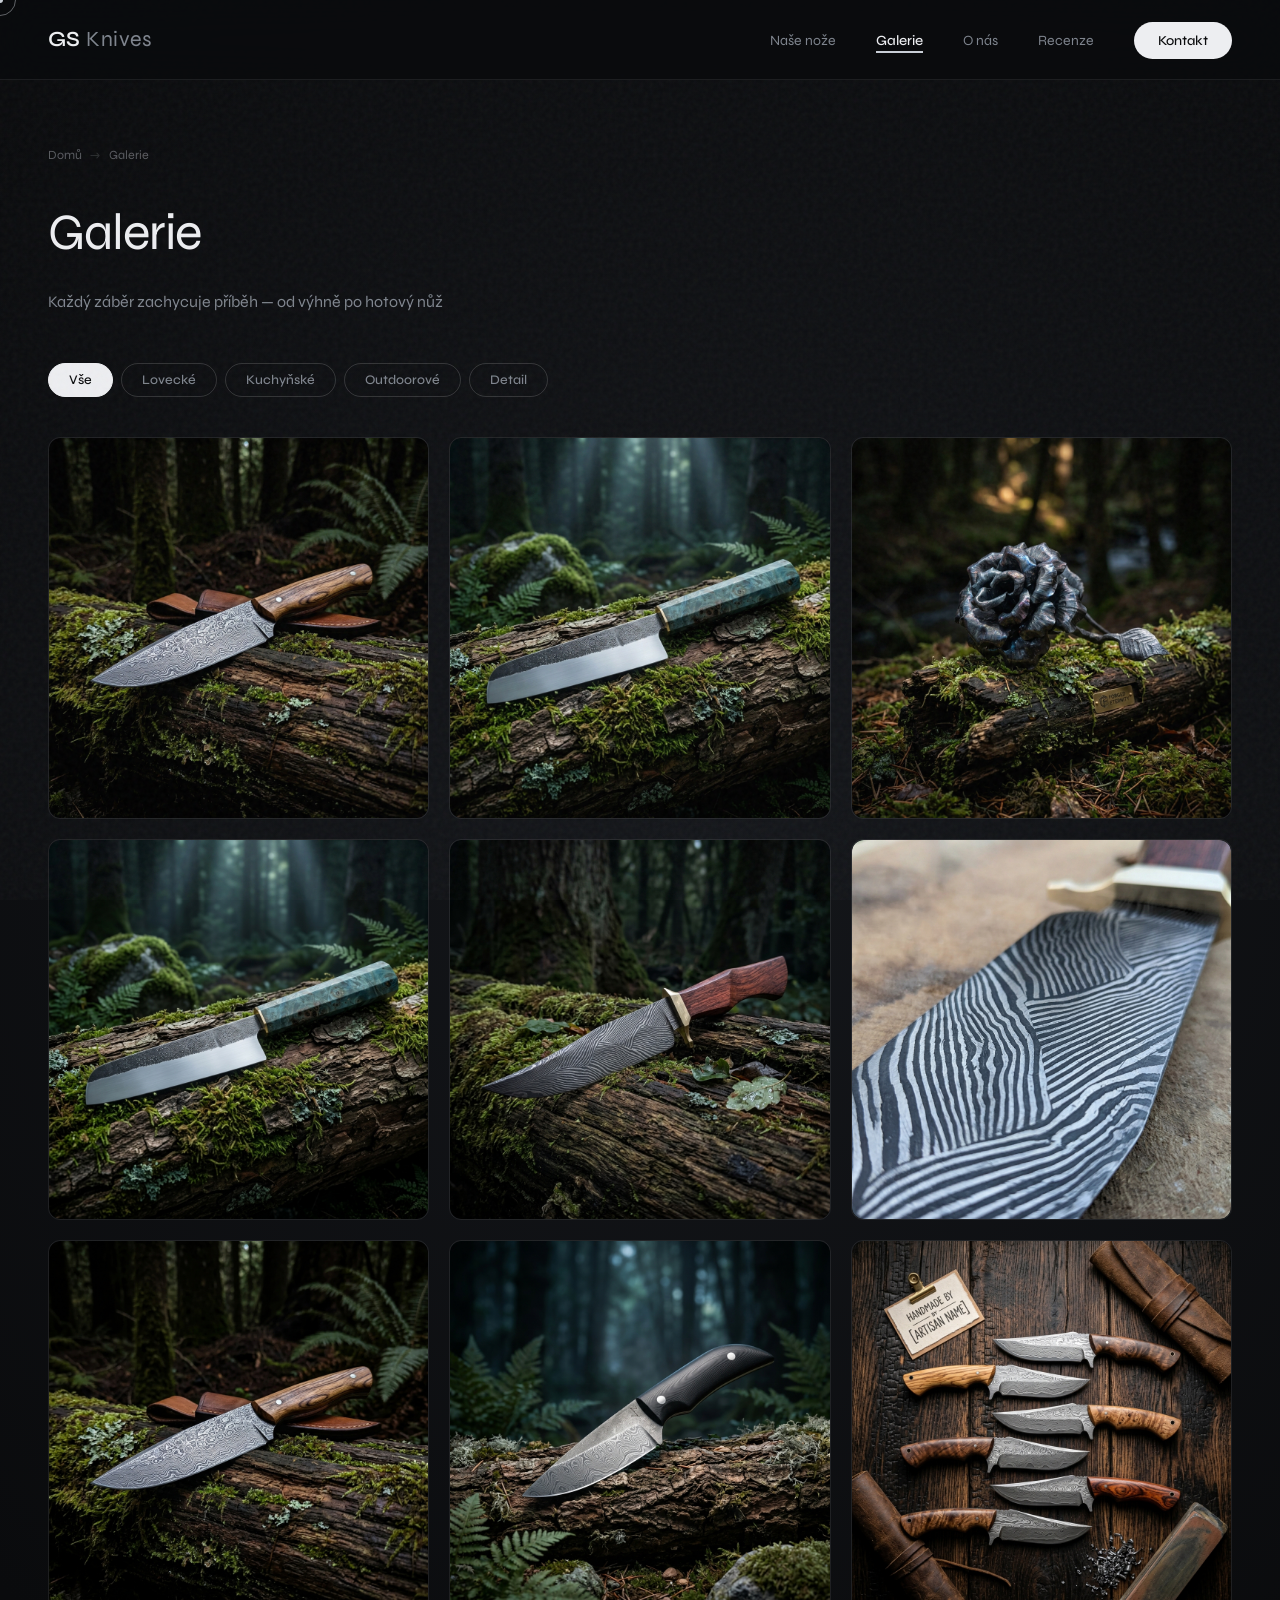
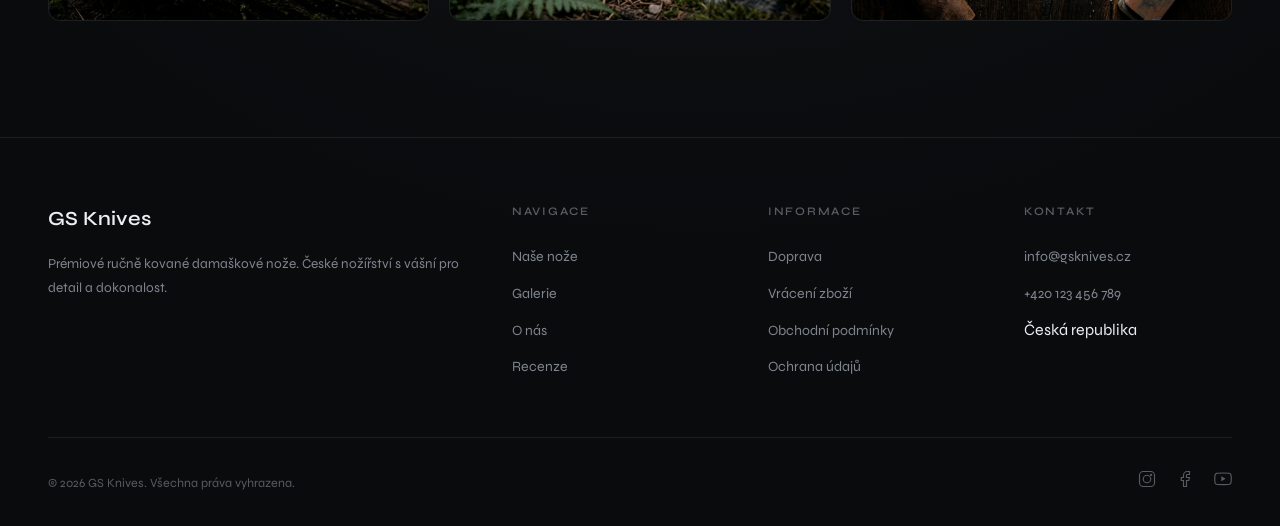
==== galerie.html @ 90960e25 "initial commit: GS Knives luxury website with optimized 3D model, custom cursor, smooth scrolling, a" ====
<!DOCTYPE html>
<html lang="cs">
<head>
    <meta charset="UTF-8">
    <meta name="viewport" content="width=device-width, initial-scale=1.0">
    <meta name="description" content="GS Knives Galerie — Fotografie ručně kovaných damaškových nožů. Každý snímek zachycuje krásu řemesla a unikátní vzory oceli.">
    <meta name="robots" content="index, follow">
    <meta property="og:title" content="Galerie — GS Knives">
    <meta property="og:type" content="website">
    <meta name="theme-color" content="#0a0b0d">
    <title>Galerie — GS Knives</title>

    <link rel="preconnect" href="https://fonts.googleapis.com">
    <link rel="preconnect" href="https://fonts.gstatic.com" crossorigin>
    <link href="https://fonts.googleapis.com/css2?family=Syne:wght@400;600;700;800&family=Cormorant:ital,wght@0,400;0,500;1,400&display=swap" rel="stylesheet">

    <link rel="preload" href="fonts/font_7.woff2" as="font" type="font/woff2" crossorigin>
    <link rel="preload" href="fonts/font_6.woff2" as="font" type="font/woff2" crossorigin>
    <link rel="preload" href="fonts/font_40.woff2" as="font" type="font/woff2" crossorigin>
    <link rel="preload" href="fonts/font_39.woff2" as="font" type="font/woff2" crossorigin>
    <link rel="stylesheet" href="fonts.css">
    <script src="cart.js" defer></script>

    <style>
        :root {
            --bg-primary: #0a0b0d;
            --bg-secondary: #14161a;
            --bg-card: rgba(20, 22, 26, 0.45);
            --text-primary: #edeef1;
            --text-secondary: #7f858e;
            --text-tertiary: #595B60;
            --accent: #c9ced6;
            --accent-hover: #ffffff;
            --border: rgba(255, 255, 255, 0.08);
            --border-strong: rgba(255, 255, 255, 0.15);
            --shadow-lg: 0 12px 40px rgba(0,0,0,0.5);
            --radius-sm: 8px;
            --radius-md: 12px;
            --radius-lg: 20px;
            --font-heading: 'Syne', sans-serif;
            --font-body: 'Syne', sans-serif;
            --font-editorial: 'Cormorant', serif;
            --max-width: 1280px;
            --nav-height: 80px;
        }

        *, *::before, *::after { margin: 0; padding: 0; box-sizing: border-box; }
        html { scroll-behavior: smooth; -webkit-font-smoothing: antialiased; }
        body {
            font-family: var(--font-body);
            background: radial-gradient(circle at 55% 40%, #14161a 0%, var(--bg-primary) 70%);
            color: var(--text-primary);
            line-height: 1.7;
            overflow-x: hidden;
        }

        .grain {
            position: fixed; inset: 0; z-index: 1; pointer-events: none; opacity: .045;
            background-image: url("data:image/svg+xml,%3Csvg viewBox='0 0 200 200' xmlns='http://www.w3.org/2000/svg'%3E%3Cfilter id='n'%3E%3CfeTurbulence type='fractalNoise' baseFrequency='0.9' numOctaves='4'/%3E%3C/filter%3E%3Crect width='100%25' height='100%25' filter='url(%23n)'/%3E%3C/svg%3E");
        }
        img { max-width: 100%; height: auto; display: block; border-radius: var(--radius-md); }
        a { color: inherit; text-decoration: none; }
        button { font-family: inherit; border: none; cursor: pointer; background: none; }

        .skip-link { position: absolute; top: -60px; left: 16px; background: var(--accent); color: #fff; padding: 12px 24px; border-radius: var(--radius-sm); font-weight: 600; z-index: 1000; transition: top 0.3s; }
        .skip-link:focus { top: 16px; }
        .sr-only { position: absolute; width: 1px; height: 1px; padding: 0; margin: -1px; overflow: hidden; clip: rect(0,0,0,0); white-space: nowrap; border: 0; }

        /* NAV */
        .nav { position: fixed; top: 0; left: 0; right: 0; height: var(--nav-height); z-index: 100; background: rgba(10, 11, 13, 0.85); backdrop-filter: blur(20px); -webkit-backdrop-filter: blur(20px); border-bottom: 1px solid var(--border); }
        .nav-inner { max-width: var(--max-width); margin: 0 auto; padding: 0 clamp(1.5rem,4vw,3rem); height: 100%; display: flex; align-items: center; justify-content: space-between; }
        .nav-logo { font-family: var(--font-heading); font-size: 1.35rem; font-weight: 600; letter-spacing: 0.02em; }
        .nav-logo span { font-weight: 400; color: var(--text-secondary); }
        .nav-links { display: flex; align-items: center; gap: 2.5rem; list-style: none; }
        .nav-links a { font-size: 0.88rem; color: var(--text-secondary); transition: color 0.3s; position: relative; }
        .nav-links a::after { content: ''; position: absolute; bottom: -4px; left: 0; width: 0; height: 1.5px; background: var(--accent); transition: width 0.3s; }
        .nav-links a:hover { color: var(--text-primary); }
        .nav-links a:hover::after, .nav-links a.active::after { width: 100%; }
        .nav-links a.active { color: var(--text-primary); font-weight: 500; }
        .nav-cta { font-size: 0.85rem !important; font-weight: 500 !important; color: var(--bg-primary) !important; background: var(--text-primary); padding: 0.6rem 1.5rem; border-radius: 100px; transition: background 0.3s !important; }
        .nav-cta::after { display: none !important; }
        .nav-cta:hover { background: var(--accent) !important; color: #fff !important; }
        .hamburger { display: none; flex-direction: column; gap: 5px; width: 28px; cursor: pointer; z-index: 101; padding: 4px 0; }
        .hamburger span { display: block; height: 1.5px; background: var(--text-primary); border-radius: 2px; transition: all 0.3s; transform-origin: center; }
        .hamburger.active span:nth-child(1) { transform: rotate(45deg) translate(4px,5px); }
        .hamburger.active span:nth-child(2) { opacity: 0; }
        .hamburger.active span:nth-child(3) { transform: rotate(-45deg) translate(4px,-5px); }
        .mobile-menu { display: none; position: fixed; inset: 0; background: var(--bg-primary); z-index: 99; flex-direction: column; align-items: center; justify-content: center; gap: 2rem; opacity: 0; pointer-events: none; transition: opacity 0.4s; }
        .mobile-menu.open { opacity: 1; pointer-events: all; }
        .mobile-menu a { font-family: var(--font-heading); font-size: 2rem; color: var(--text-primary); transition: color 0.3s; }
        .mobile-menu a:hover { color: var(--accent); }

        /* PAGE HERO */
        .page-hero { padding-top: calc(var(--nav-height) + 4rem); padding-bottom: 3rem; }
        .page-hero-inner { max-width: var(--max-width); margin: 0 auto; padding: 0 clamp(1.5rem,4vw,3rem); }
        .breadcrumb { display: flex; align-items: center; gap: 0.5rem; font-size: 0.78rem; color: var(--text-tertiary); margin-bottom: 1.5rem; }
        .breadcrumb a { transition: color 0.3s; }
        .breadcrumb a:hover { color: var(--accent); }
        .breadcrumb-sep { opacity: 0.4; }
        .page-title { font-family: var(--font-heading); font-size: clamp(2.2rem,4vw,3.2rem); font-weight: 400; letter-spacing: -0.02em; margin-bottom: 0.75rem; }
        .page-subtitle { font-size: 1rem; color: var(--text-secondary); }

        /* FILTER */
        .gallery-controls { max-width: var(--max-width); margin: 0 auto; padding: 0 clamp(1.5rem,4vw,3rem) 2.5rem; display: flex; gap: 0.5rem; flex-wrap: wrap; }
        .filter-tab { padding: 0.5rem 1.25rem; border-radius: 100px; font-size: 0.82rem; font-weight: 500; color: var(--text-secondary); border: 1.5px solid var(--border-strong); cursor: pointer; transition: all 0.25s ease; }
        .filter-tab:hover { border-color: var(--accent); color: var(--accent); }
        .filter-tab.active { background: var(--text-primary); color: var(--bg-primary); border-color: var(--text-primary); }

        /* MASONRY GALLERY */
        .gallery-section { max-width: var(--max-width); margin: 0 auto; padding: 0 clamp(1.5rem,4vw,3rem) 6rem; }
        .masonry-grid {
            columns: 3;
            column-gap: 1.25rem;
        }
        .gallery-item {
            break-inside: avoid;
            margin-bottom: 1.25rem;
            border-radius: var(--radius-md);
            overflow: hidden;
            cursor: pointer;
            position: relative;
            border: 1px solid var(--border);
            transition: transform 0.4s cubic-bezier(0.25,0.46,0.45,0.94), box-shadow 0.4s;
        }
        .gallery-item:hover { transform: translateY(-4px); box-shadow: var(--shadow-lg); }
        .gallery-item img { width: 100%; height: auto; display: block; transition: transform 0.6s cubic-bezier(0.25,0.46,0.45,0.94); }
        .gallery-item:hover img { transform: scale(1.04); }
        .gallery-item.hidden { display: none; }

        .gallery-overlay {
            position: absolute; inset: 0;
            background: linear-gradient(to top, rgba(28,30,33,0.7) 0%, transparent 50%);
            display: flex; align-items: flex-end;
            padding: 1.25rem;
            opacity: 0;
            transition: opacity 0.35s ease;
        }
        .gallery-item:hover .gallery-overlay { opacity: 1; }
        .gallery-caption { color: #fff; }
        .gallery-caption-title { font-family: var(--font-heading); font-size: 1rem; font-weight: 500; }
        .gallery-caption-sub { font-size: 0.75rem; opacity: 0.75; }

        /* LIGHTBOX */
        .lightbox {
            position: fixed; inset: 0; z-index: 200;
            display: flex; align-items: center; justify-content: center;
            opacity: 0; pointer-events: none;
            transition: opacity 0.35s ease;
        }
        .lightbox.open { opacity: 1; pointer-events: all; }
        .lightbox-backdrop {
            position: absolute; inset: 0;
            background: rgba(28,30,33,0.92);
            backdrop-filter: blur(12px);
            -webkit-backdrop-filter: blur(12px);
            cursor: zoom-out;
        }
        .lightbox-content {
            position: relative; z-index: 1;
            display: flex; align-items: center; gap: 2rem;
            max-width: 1100px; width: 90vw;
            padding: 0 1rem;
        }
        .lightbox-img-wrap {
            flex: 1;
            display: flex; align-items: center; justify-content: center;
        }
        .lightbox-img-wrap img {
            max-height: 80vh; max-width: 100%;
            border-radius: var(--radius-lg);
            object-fit: contain;
            box-shadow: 0 30px 80px rgba(0,0,0,0.5);
        }
        .lightbox-info {
            width: 240px; flex-shrink: 0;
            color: #fff;
        }
        .lightbox-info-label { font-size: 0.7rem; font-weight: 600; letter-spacing: 0.15em; text-transform: uppercase; opacity: 0.5; margin-bottom: 0.75rem; }
        .lightbox-info-title { font-family: var(--font-heading); font-size: 1.8rem; font-weight: 400; margin-bottom: 0.75rem; line-height: 1.2; }
        .lightbox-info-desc { font-size: 0.88rem; opacity: 0.7; line-height: 1.7; }
        .lightbox-close {
            position: absolute; top: -3rem; right: 0;
            color: rgba(255,255,255,0.7); font-size: 1.5rem;
            width: 40px; height: 40px; display: flex; align-items: center; justify-content: center;
            border-radius: 50%; border: 1px solid rgba(255,255,255,0.2);
            cursor: pointer; transition: all 0.3s;
        }
        .lightbox-close:hover { background: rgba(255,255,255,0.1); color: #fff; }
        .lightbox-nav {
            position: absolute; top: 50%; transform: translateY(-50%);
            color: rgba(255,255,255,0.7); font-size: 1.5rem;
            width: 44px; height: 44px; display: flex; align-items: center; justify-content: center;
            border-radius: 50%; border: 1px solid rgba(255,255,255,0.2);
            cursor: pointer; transition: all 0.3s; z-index: 2;
        }
        .lightbox-nav:hover { background: rgba(255,255,255,0.1); color: #fff; }
        .lightbox-prev { left: -3.5rem; }
        .lightbox-next { right: -3.5rem; }
        .lightbox-counter { position: absolute; bottom: -2.5rem; left: 50%; transform: translateX(-50%); color: rgba(255,255,255,0.4); font-size: 0.78rem; white-space: nowrap; font-family: 'Space Grotesk', sans-serif; font-weight: 500; letter-spacing: 0.04em; }

        /* FOOTER */
        .footer { padding: 4rem 0 2rem; border-top: 1px solid var(--border); }
        .footer-inner { max-width: var(--max-width); margin: 0 auto; padding: 0 clamp(1.5rem,4vw,3rem); }
        .footer-grid { display: grid; grid-template-columns: 2fr 1fr 1fr 1fr; gap: 3rem; margin-bottom: 3rem; }
        .footer-logo { font-family: var(--font-heading); font-size: 1.25rem; font-weight: 600; margin-bottom: 1rem; }
        .footer-desc { font-size: 0.85rem; color: var(--text-secondary); line-height: 1.7; }
        .footer-heading { font-size: 0.72rem; font-weight: 600; letter-spacing: 0.15em; text-transform: uppercase; color: var(--text-tertiary); margin-bottom: 1.25rem; }
        .footer-links { list-style: none; }
        .footer-links li { margin-bottom: 0.6rem; }
        .footer-links a { font-size: 0.88rem; color: var(--text-secondary); transition: color 0.3s; }
        .footer-links a:hover { color: var(--accent); }
        .footer-bottom { display: flex; justify-content: space-between; align-items: center; padding-top: 2rem; border-top: 1px solid var(--border); font-size: 0.78rem; color: var(--text-tertiary); }
        .footer-social { display: flex; gap: 1.25rem; }
        .footer-social a { color: var(--text-tertiary); transition: color 0.3s; }
        .footer-social a:hover { color: var(--text-primary); }
        .footer-social svg { width: 18px; height: 18px; }

        /* RESPONSIVE */
        @media (max-width: 1024px) { .masonry-grid { columns: 2; } .lightbox-info { display: none; } }
        @media (max-width: 768px) {
            .nav-links { display: none; } .hamburger { display: flex; } .mobile-menu { display: flex; }
            .masonry-grid { columns: 1; }
            .lightbox-nav { display: none; }
            .footer-grid { grid-template-columns: 1fr 1fr; }
            .footer-bottom { flex-direction: column; gap: 1rem; }
        }
        @media (max-width: 480px) { .footer-grid { grid-template-columns: 1fr; } }
        @media (prefers-reduced-motion: reduce) { *, *::before, *::after { transition-duration: 0.01ms !important; } }
    
        .nav-cart-btn{position:relative;cursor:pointer;color:var(--text-secondary);transition:color .3s;background:none;border:none;display:flex;align-items:center;padding:.4rem 0;}.nav-cart-btn:hover{color:var(--text-primary);}.nav-cart-btn svg{width:20px;height:20px;stroke:currentColor;stroke-width:1.5;fill:none;}.cart-badge{position:absolute;top:-5px;right:-8px;width:17px;height:17px;background:var(--accent);color:#fff;border-radius:50%;font-size:.58rem;font-weight:700;display:flex;align-items:center;justify-content:center;font-family:'Space Grotesk',sans-serif;opacity:0;transform:scale(0);transition:all .3s cubic-bezier(.34,1.56,.64,1);}.cart-badge.visible{opacity:1;transform:scale(1);}.cart-panel{position:fixed;inset:0;z-index:400;display:flex;align-items:center;justify-content:center;opacity:0;pointer-events:none;}.cart-panel.open{opacity:1;pointer-events:all;}.cart-backdrop{position:absolute;inset:0;background:rgba(28,30,33,.55);backdrop-filter:blur(10px);cursor:zoom-out;}.cart-inner{position:relative;z-index:1;width:90vw;max-width:760px;max-height:88vh;background:var(--bg-card);border-radius:20px;display:flex;flex-direction:column;box-shadow:0 30px 80px rgba(28,30,33,.2);overflow:hidden; will-change: transform, opacity;}.cart-header{padding:1.75rem 2.5rem;border-bottom:1px solid var(--border);display:flex;align-items:center;justify-content:space-between;flex-shrink:0;}.cart-header h2{font-family:var(--font-heading);font-size:1.5rem;font-weight:400;}.cart-header-right{display:flex;align-items:center;gap:1rem;}.cart-item-count{font-size:.78rem;color:var(--text-tertiary);}.cart-close-btn{width:38px;height:38px;border-radius:50%;background:rgba(28,30,33,.06);border:1px solid var(--border);cursor:pointer;font-size:1rem;display:flex;align-items:center;justify-content:center;color:var(--text-secondary);transition:all .3s;}.cart-close-btn:hover{background:var(--text-primary);color:var(--bg-primary);}.cart-body{flex:1;overflow-y:auto;padding:0 2.5rem;}.cart-empty{display:flex;flex-direction:column;align-items:center;justify-content:center;padding:4rem 1rem;text-align:center;color:var(--text-tertiary);gap:.75rem;}.cart-empty-icon{opacity:.2;}.cart-empty-icon svg{width:56px;height:56px;stroke:var(--text-primary);stroke-width:1;fill:none;}.cart-empty p{font-size:.9rem;}.c-item{display:grid;grid-template-columns:72px 1fr auto;gap:1.25rem;align-items:center;padding:1.25rem 0;border-bottom:1px solid var(--border);}.c-item-img{width:72px;height:72px;background:#f0efec;border-radius:8px;overflow:hidden;display:flex;align-items:center;justify-content:center;padding:.4rem;}.c-item-img img{width:100%;height:100%;object-fit:contain;}.c-item-name{font-family:var(--font-heading);font-size:.95rem;font-weight:500;margin-bottom:.2rem;}.c-item-cat{font-size:.72rem;color:var(--text-tertiary);margin-bottom:.65rem;}.c-item-qty{display:flex;align-items:center;gap:.6rem;}.qty-btn{width:26px;height:26px;border-radius:50%;border:1.5px solid var(--border-strong);display:flex;align-items:center;justify-content:center;cursor:pointer;font-size:.9rem;color:var(--text-secondary);transition:all .25s;background:none;}.qty-btn:hover{border-color:var(--accent);color:var(--accent);}.qty-value{font-family:'Space Grotesk',sans-serif;font-size:.88rem;font-weight:600;min-width:18px;text-align:center;}.c-item-right{text-align:right;display:flex;flex-direction:column;align-items:flex-end;gap:.6rem;}.c-item-price{font-family:'Space Grotesk',sans-serif;font-size:1.05rem;font-weight:700;letter-spacing:-.02em;}.c-item-remove{font-size:.7rem;color:var(--text-tertiary);cursor:pointer;transition:color .3s;background:none;border:none;padding:0;}.c-item-remove:hover{color:#c0392b;}.cart-footer{padding:1.75rem 2.5rem;border-top:1px solid var(--border);flex-shrink:0;}.cart-total-row{display:flex;justify-content:space-between;align-items:baseline;margin-bottom:1.25rem;}.cart-total-label{font-size:.85rem;color:var(--text-secondary);}.cart-total-value{font-family:'Space Grotesk',sans-serif;font-size:2rem;font-weight:700;letter-spacing:-.04em;}.btn-checkout{width:100%;padding:1rem;background:var(--text-primary);color:var(--bg-primary);border-radius:100px;font-size:.9rem;font-weight:500;cursor:pointer;font-family:var(--font-body);border:none;transition:all .35s;}.btn-checkout:hover{background:var(--accent);}.cart-note{font-size:.72rem;color:var(--text-tertiary);text-align:center;margin-top:.75rem;}

        /* Lenis smooth scrolling integration styles */
        html.lenis, html.lenis body {
            height: auto;
        }
        .lenis.lenis-smooth {
            scroll-behavior: auto !important;
        }
        .lenis.lenis-smooth [data-lenis-prevent] {
            overscroll-behavior: contain;
        }
        .lenis.lenis-stopped {
            overflow: hidden;
        }
        .lenis.lenis-smooth iframe {
            pointer-events: none;
        }

        /* Custom Cursor Styling */
        @media (pointer: fine) {
            body, a, button, [role="button"], input, textarea, select, .gallery-item, .filter-tab, .lightbox-close, .lightbox-nav-btn {
                cursor: none !important;
            }
            .custom-cursor {
                position: fixed;
                top: 0;
                left: 0;
                width: 100%;
                height: 100%;
                pointer-events: none;
                z-index: 99999;
            }
            .cursor-dot {
                position: absolute;
                top: 0;
                left: 0;
                width: 6px;
                height: 6px;
                background-color: var(--accent);
                border-radius: 50%;
                transform: translate(-50%, -50%);
                pointer-events: none;
            }
            .cursor-ring {
                position: absolute;
                top: 0;
                left: 0;
                width: 32px;
                height: 32px;
                border: 1px solid rgba(201, 206, 214, 0.45);
                border-radius: 50%;
                transform: translate(-50%, -50%);
                pointer-events: none;
                transition: width 0.3s ease, height 0.3s ease, background-color 0.3s ease, border-color 0.3s ease;
            }
            .custom-cursor.hovering .cursor-ring {
                width: 52px;
                height: 52px;
                background-color: rgba(201, 206, 214, 0.1);
                border-color: rgba(255, 255, 255, 0.8);
            }
            .custom-cursor.hovering .cursor-dot {
                background-color: #ffffff;
            }
        }
        @media (pointer: coarse) {
            .custom-cursor {
                display: none !important;
            }
        }
        </style>
</head>
<body>
    <div class="custom-cursor" aria-hidden="true">
        <div class="cursor-dot"></div>
        <div class="cursor-ring"></div>
    </div>
    <div class="grain"></div>
    <a href="#main-content" class="skip-link">Přejít na hlavní obsah</a>

    <nav class="nav" role="navigation" aria-label="Hlavní navigace">
        <div class="nav-inner">
            <a href="index.html" class="nav-logo">GS <span>Knives</span></a>
            <ul class="nav-links">
                <li><a href="nase-noze.html">Naše nože</a></li>
                <li><a href="galerie.html" class="active">Galerie</a></li>
                <li><a href="o-nas.html">O nás</a></li>
                <li><a href="index.html#recenze">Recenze</a></li>
                <li><a href="index.html#kontakt" class="nav-cta">Kontakt</a></li>
            </ul>
            <button class="hamburger" id="hamburger" aria-label="Otevřít menu" aria-expanded="false">
                <span></span><span></span><span></span>
            </button>
        </div>
    </nav>
    <div class="mobile-menu" id="mobile-menu" role="dialog" aria-label="Mobilní navigace">
        <a href="nase-noze.html">Naše nože</a>
        <a href="galerie.html">Galerie</a>
        <a href="o-nas.html">O nás</a>
        <a href="index.html#recenze">Recenze</a>
        <a href="index.html#kontakt">Kontakt</a>
    </div>

    <!-- LIGHTBOX -->
    <div class="lightbox" id="lightbox" role="dialog" aria-modal="true" aria-label="Prohlížeč fotografií">
        <div class="lightbox-backdrop" id="lightbox-backdrop"></div>
        <div class="lightbox-content">
            <button class="lightbox-nav lightbox-prev" id="lb-prev" aria-label="Předchozí fotografie">←</button>
            <div class="lightbox-img-wrap">
                <img id="lightbox-img" src="" alt="">
                <button class="lightbox-close" id="lightbox-close" aria-label="Zavřít">✕</button>
                <div class="lightbox-counter" id="lb-counter"></div>
            </div>
            <div class="lightbox-info" id="lightbox-info">
                <div class="lightbox-info-label">GS Knives</div>
                <div class="lightbox-info-title" id="lb-title"></div>
                <div class="lightbox-info-desc" id="lb-desc"></div>
            </div>
            <button class="lightbox-nav lightbox-next" id="lb-next" aria-label="Další fotografie">→</button>
        </div>
    </div>

    <main id="main-content">
        <div class="page-hero">
            <div class="page-hero-inner">
                <nav class="breadcrumb" aria-label="Breadcrumb">
                    <a href="index.html">Domů</a>
                    <span class="breadcrumb-sep">→</span>
                    <span>Galerie</span>
                </nav>
                <h1 class="page-title">Galerie</h1>
                <p class="page-subtitle">Každý záběr zachycuje příběh — od výhně po hotový nůž</p>
            </div>
        </div>

        <div class="gallery-controls" role="group" aria-label="Filtrování galerie">
            <button class="filter-tab active" data-filter="all">Vše</button>
            <button class="filter-tab" data-filter="lovecke">Lovecké</button>
            <button class="filter-tab" data-filter="kuchynske">Kuchyňské</button>
            <button class="filter-tab" data-filter="outdoor">Outdoorové</button>
            <button class="filter-tab" data-filter="detail">Detail</button>
        </div>

        <section class="gallery-section" aria-label="Galerie fotografií">
            <div class="masonry-grid" id="masonry-grid">

                <div class="gallery-item" data-category="lovecke"
                     data-title="Oceán" data-desc="Lovecký nůž, damašková ocel, modrý resin, měděná záštita"
                     tabindex="0" role="button" aria-label="Zobrazit: Oceán — lovecký nůž">
                    <img src="images/nuz-1-bile.webp" alt="Lovecký nůž Oceán — GS Knives" loading="eager">
                    <div class="gallery-overlay">
                        <div class="gallery-caption">
                            <div class="gallery-caption-title">Oceán</div>
                            <div class="gallery-caption-sub">Lovecký nůž · Damašek</div>
                        </div>
                    </div>
                </div>

                <div class="gallery-item" data-category="kuchynske"
                     data-title="Fialový sen" data-desc="Santoku, damašková ocel, dubová rukojeť s fialovým resinem"
                     tabindex="0" role="button" aria-label="Zobrazit: Fialový sen — santoku">
                    <img src="images/nuz-2.webp" alt="Santoku Fialový sen — GS Knives" loading="eager">
                    <div class="gallery-overlay">
                        <div class="gallery-caption">
                            <div class="gallery-caption-title">Fialový sen</div>
                            <div class="gallery-caption-sub">Santoku · Kuchyňský nůž</div>
                        </div>
                    </div>
                </div>

                <div class="gallery-item" data-category="lovecke"
                     data-title="Oceán — detail" data-desc="Detail čepele a záštity loveckého nože Oceán"
                     tabindex="0" role="button" aria-label="Zobrazit: Oceán detail">
                    <img src="images/nuz-1-bile.webp" alt="Detail loveckého nože Oceán" loading="eager">
                    <div class="gallery-overlay">
                        <div class="gallery-caption">
                            <div class="gallery-caption-title">Oceán — detail</div>
                            <div class="gallery-caption-sub">Damaškový vzor čepele</div>
                        </div>
                    </div>
                </div>

                <div class="gallery-item" data-category="kuchynske"
                     data-title="Fialový sen — boční pohled" data-desc="Santoku s nádherným damaškový vzorem ze 67 vrstev oceli"
                     tabindex="0" role="button" aria-label="Zobrazit: Fialový sen boční pohled">
                    <img src="images/nuz-2-bile.webp" alt="Santoku Fialový sen — boční pohled" loading="eager">
                    <div class="gallery-overlay">
                        <div class="gallery-caption">
                            <div class="gallery-caption-title">Fialový sen</div>
                            <div class="gallery-caption-sub">67 vrstev damaškové oceli</div>
                        </div>
                    </div>
                </div>

                <div class="gallery-item" data-category="kuchynske"
                     data-title="Temný les" data-desc="Gyuto 210mm — stabilizovaná ořechová kořenice, mosazná záštita"
                     tabindex="0" role="button" aria-label="Zobrazit: Temný les — gyuto">
                    <img src="images/chef-knife.webp" alt="Gyuto Temný les — GS Knives" loading="eager">
                    <div class="gallery-overlay">
                        <div class="gallery-caption">
                            <div class="gallery-caption-title">Temný les</div>
                            <div class="gallery-caption-sub">Gyuto 210mm · Kuchyňský nůž</div>
                        </div>
                    </div>
                </div>

                <div class="gallery-item" data-category="outdoor"
                     data-title="Příroda" data-desc="Bushcraft nůž — olivové dřevo, zelený resin, měděné kolíky. Limitovaná série."
                     tabindex="0" role="button" aria-label="Zobrazit: Příroda — bushcraft nůž">
                    <img src="images/bushcraft-knife.webp" alt="Bushcraft nůž Příroda — GS Knives" loading="eager">
                    <div class="gallery-overlay">
                        <div class="gallery-caption">
                            <div class="gallery-caption-title">Příroda</div>
                            <div class="gallery-caption-sub">Bushcraft · Limitovaná edice</div>
                        </div>
                    </div>
                </div>

                <div class="gallery-item" data-category="kuchynske"
                     data-title="Yakisugi" data-desc="Nakiri — pálený dub (yakisugi), fialový resin, čistý japonský tvar"
                     tabindex="0" role="button" aria-label="Zobrazit: Yakisugi — nakiri">
                    <img src="images/nakiri-knife.webp" alt="Nakiri Yakisugi — GS Knives" loading="eager">
                    <div class="gallery-overlay">
                        <div class="gallery-caption">
                            <div class="gallery-caption-title">Yakisugi</div>
                            <div class="gallery-caption-sub">Nakiri · Pálený dub</div>
                        </div>
                    </div>
                </div>

                <div class="gallery-item" data-category="detail"
                     data-title="Damaškový vzor" data-desc="Makro záběr na vrstvený damascus — unikátní vzor, který se nikdy nezopakuje"
                     tabindex="0" role="button" aria-label="Zobrazit: Damaškový vzor — detail">
                    <img src="images/damascus-detail.webp" alt="Makro detail damaškového vzoru oceli" loading="eager">
                    <div class="gallery-overlay">
                        <div class="gallery-caption">
                            <div class="gallery-caption-title">Damaškový vzor</div>
                            <div class="gallery-caption-sub">Makro detail · Vrstvená ocel</div>
                        </div>
                    </div>
                </div>

                <div class="gallery-item" data-category="detail"
                     data-title="Kolekce GS Knives" data-desc="Flat lay tří nožů z naší kolekce — lovecký, gyuto a EDC"
                     tabindex="0" role="button" aria-label="Zobrazit: Kolekce GS Knives">
                    <img src="images/knives-collection.webp" alt="Flat lay kolekce GS Knives — tři damaškové nože" loading="eager">
                    <div class="gallery-overlay">
                        <div class="gallery-caption">
                            <div class="gallery-caption-title">Kolekce</div>
                            <div class="gallery-caption-sub">Tři nože · Flat lay</div>
                        </div>
                    </div>
                </div>

            </div>
        </section>
    </main>

    <footer class="footer" role="contentinfo">
        <div class="footer-inner">
            <div class="footer-grid">
                <div>
                    <div class="footer-logo">GS Knives</div>
                    <p class="footer-desc">Prémiové ručně kované damaškové nože. České nožířství s vášní pro detail a dokonalost.</p>
                </div>
                <div>
                    <h3 class="footer-heading">Navigace</h3>
                    <ul class="footer-links">
                        <li><a href="nase-noze.html">Naše nože</a></li>
                        <li><a href="galerie.html">Galerie</a></li>
                        <li><a href="o-nas.html">O nás</a></li>
                        <li><a href="index.html#recenze">Recenze</a></li>
                    </ul>
                </div>
                <div>
                    <h3 class="footer-heading">Informace</h3>
                    <ul class="footer-links">
                        <li><a href="#">Doprava</a></li>
                        <li><a href="#">Vrácení zboží</a></li>
                        <li><a href="#">Obchodní podmínky</a></li>
                        <li><a href="#">Ochrana údajů</a></li>
                    </ul>
                </div>
                <div>
                    <h3 class="footer-heading">Kontakt</h3>
                    <ul class="footer-links">
                        <li><a href="mailto:info@gsknives.cz">info@gsknives.cz</a></li>
                        <li><a href="tel:+420123456789">+420 123 456 789</a></li>
                        <li>Česká republika</li>
                    </ul>
                </div>
            </div>
            <div class="footer-bottom">
                <span>&copy; 2026 GS Knives. Všechna práva vyhrazena.</span>
                <div class="footer-social">
                    <a href="#" aria-label="Instagram"><svg viewBox="0 0 24 24" fill="none" stroke="currentColor" stroke-width="1.5" stroke-linecap="round"><rect x="2" y="2" width="20" height="20" rx="5"/><circle cx="12" cy="12" r="5"/><circle cx="17.5" cy="6.5" r="1.5" fill="currentColor" stroke="none"/></svg></a>
                    <a href="#" aria-label="Facebook"><svg viewBox="0 0 24 24" fill="none" stroke="currentColor" stroke-width="1.5" stroke-linecap="round"><path d="M18 2h-3a5 5 0 00-5 5v3H7v4h3v8h4v-8h3l1-4h-4V7a1 1 0 011-1h3z"/></svg></a>
                    <a href="#" aria-label="YouTube"><svg viewBox="0 0 24 24" fill="none" stroke="currentColor" stroke-width="1.5" stroke-linecap="round"><path d="M22.54 6.42a2.78 2.78 0 00-1.94-2C18.88 4 12 4 12 4s-6.88 0-8.6.46a2.78 2.78 0 00-1.94 2A29 29 0 001 11.75a29 29 0 00.46 5.33A2.78 2.78 0 003.4 19.1c1.72.46 8.6.46 8.6.46s6.88 0 8.6-.46a2.78 2.78 0 001.94-2 29 29 0 00.46-5.25 29 29 0 00-.46-5.43z"/><polygon points="9.75 15.02 15.5 11.75 9.75 8.48 9.75 15.02" fill="currentColor" stroke="none"/></svg></a>
                </div>
            </div>
        </div>
    </footer>

    <script defer src="https://cdnjs.cloudflare.com/ajax/libs/gsap/3.12.2/gsap.min.js"></script>
    <script defer src="https://cdnjs.cloudflare.com/ajax/libs/gsap/3.12.2/ScrollTrigger.min.js"></script>
    <script defer src="https://cdn.jsdelivr.net/npm/lenis@1.1.9/dist/lenis.min.js"></script>
    <script>
        window.addEventListener("DOMContentLoaded", () => {
        gsap.registerPlugin(ScrollTrigger);

        // Initialize Lenis (Smooth Scroll)
        const lenis = new Lenis({
            duration: 1.2,
            easing: (t) => Math.min(1, 1.001 - Math.pow(2, -10 * t)),
            smoothWheel: true,
            smoothTouch: false
        });
        lenis.on('scroll', ScrollTrigger.update);
        gsap.ticker.add((time) => {
            lenis.raf(time * 1000);
        });
        gsap.ticker.lagSmoothing(0);

        // Initialize Custom Cursor
        const cursor = document.querySelector('.custom-cursor');
        const cursorDot = document.querySelector('.cursor-dot');
        const cursorRing = document.querySelector('.cursor-ring');
        
        if (cursor && cursorDot && cursorRing) {
            let mouseX = 0;
            let mouseY = 0;
            
            window.addEventListener('mousemove', (e) => {
                mouseX = e.clientX;
                mouseY = e.clientY;
                gsap.set(cursorDot, { x: mouseX, y: mouseY });
            });
            
            gsap.ticker.add(() => {
                const currentX = gsap.getProperty(cursorRing, "x") || 0;
                const currentY = gsap.getProperty(cursorRing, "y") || 0;
                const nextX = currentX + (mouseX - currentX) * 0.16;
                const nextY = currentY + (mouseY - currentY) * 0.16;
                gsap.set(cursorRing, { x: nextX, y: nextY });
            });
            
            const hoverElements = 'a, button, [role="button"], input, textarea, select, .gallery-item, .filter-tab, .lightbox-close, .lightbox-nav-btn';
            document.addEventListener('mouseover', (e) => {
                if (e.target.closest(hoverElements)) {
                    cursor.classList.add('hovering');
                }
            });
            document.addEventListener('mouseout', (e) => {
                if (e.target.closest(hoverElements)) {
                    cursor.classList.remove('hovering');
                }
            });
            
            document.addEventListener('mouseleave', () => {
                gsap.to(cursor, { opacity: 0, duration: 0.3 });
            });
            document.addEventListener('mouseenter', () => {
                gsap.to(cursor, { opacity: 1, duration: 0.3 });
            });
        }

        // === HAMBURGER ===
        const hamburger = document.getElementById('hamburger');
        const mobileMenu = document.getElementById('mobile-menu');
        hamburger.addEventListener('click', () => {
            hamburger.classList.toggle('active');
            mobileMenu.classList.toggle('open');
            hamburger.setAttribute('aria-expanded', mobileMenu.classList.contains('open'));
            document.body.style.overflow = mobileMenu.classList.contains('open') ? 'hidden' : '';
        });

        // === INTRO ANIMATIONS ===
        gsap.from('.nav-logo', { opacity: 0, y: -16, duration: 0.6, ease: 'power3.out' });
        gsap.from('.nav-links li', { opacity: 0, y: -12, stagger: 0.07, duration: 0.5, ease: 'power3.out', delay: 0.1 });
        gsap.from('.page-title', { opacity: 0, y: 30, duration: 0.8, ease: 'power3.out', delay: 0.3 });
        gsap.from('.page-subtitle', { opacity: 0, y: 20, duration: 0.6, ease: 'power3.out', delay: 0.5 });
        gsap.from('.filter-tab', { opacity: 0, y: 10, stagger: 0.07, duration: 0.5, ease: 'power3.out', delay: 0.6 });

        // Set gallery items invisible immediately — prevents flash before GSAP runs
        gsap.set('.gallery-item', { autoAlpha: 0, y: 24 });

        // Animate in with stagger
        gsap.to('.gallery-item', {
            autoAlpha: 1,
            y: 0,
            duration: 0.65,
            stagger: 0.07,
            ease: 'power3.out',
            delay: 0.5,
        });

        // === FILTER ===
        const filterTabs = document.querySelectorAll('.filter-tab');
        const items = document.querySelectorAll('.gallery-item');

        filterTabs.forEach(tab => {
            tab.addEventListener('click', () => {
                const filter = tab.dataset.filter;
                filterTabs.forEach(t => t.classList.remove('active'));
                tab.classList.add('active');

                items.forEach(item => {
                    const match = filter === 'all' || item.dataset.category === filter;
                    if (match) {
                        item.classList.remove('hidden');
                        gsap.fromTo(item, { autoAlpha: 0, y: 16 }, { autoAlpha: 1, y: 0, duration: 0.4, ease: 'power2.out' });
                    } else {
                        gsap.to(item, { autoAlpha: 0, y: -8, duration: 0.2, ease: 'power2.in', onComplete: () => item.classList.add('hidden') });
                    }
                });
            });
        });

        // === LIGHTBOX ===
        const lightbox = document.getElementById('lightbox');
        const lbImg = document.getElementById('lightbox-img');
        const lbTitle = document.getElementById('lb-title');
        const lbDesc = document.getElementById('lb-desc');
        const lbCounter = document.getElementById('lb-counter');
        const lbClose = document.getElementById('lightbox-close');
        const lbBackdrop = document.getElementById('lightbox-backdrop');
        const lbPrev = document.getElementById('lb-prev');
        const lbNext = document.getElementById('lb-next');

        let currentIndex = 0;
        let visibleItems = [];

        function getVisibleItems() {
            return [...items].filter(i => !i.classList.contains('hidden'));
        }

        function openLightbox(index) {
            visibleItems = getVisibleItems();
            currentIndex = index;
            updateLightbox();
            lightbox.classList.add('open');
            document.body.style.overflow = 'hidden';
            gsap.from('.lightbox-img-wrap img', { scale: 0.9, opacity: 0, duration: 0.4, ease: 'power3.out' });
            gsap.from('.lightbox-info', { x: 20, opacity: 0, duration: 0.5, ease: 'power3.out', delay: 0.1 });
        }

        function closeLightbox() {
            gsap.to(lightbox, { opacity: 0, duration: 0.3, ease: 'power2.in', onComplete: () => {
                lightbox.classList.remove('open');
                gsap.set(lightbox, { opacity: 1 });
            }});
            document.body.style.overflow = '';
        }

        function updateLightbox() {
            const item = visibleItems[currentIndex];
            const img = item.querySelector('img');
            lbImg.src = img.src;
            lbImg.alt = img.alt;
            lbTitle.textContent = item.dataset.title;
            lbDesc.textContent = item.dataset.desc;
            lbCounter.textContent = `${currentIndex + 1} / ${visibleItems.length}`;
        }

        function navigate(dir) {
            visibleItems = getVisibleItems();
            currentIndex = (currentIndex + dir + visibleItems.length) % visibleItems.length;
            gsap.fromTo('.lightbox-img-wrap img',
                { x: dir > 0 ? 40 : -40, opacity: 0 },
                { x: 0, opacity: 1, duration: 0.35, ease: 'power2.out' }
            );
            updateLightbox();
        }

        items.forEach((item, idx) => {
            item.addEventListener('click', () => openLightbox([...getVisibleItems()].indexOf(item)));
            item.addEventListener('keydown', e => { if (e.key === 'Enter' || e.key === ' ') { e.preventDefault(); openLightbox([...getVisibleItems()].indexOf(item)); } });
        });

        lbClose.addEventListener('click', closeLightbox);
        lbBackdrop.addEventListener('click', closeLightbox);
        lbPrev.addEventListener('click', (e) => { e.stopPropagation(); navigate(-1); });
        lbNext.addEventListener('click', (e) => { e.stopPropagation(); navigate(1); });

        document.addEventListener('keydown', (e) => {
            if (!lightbox.classList.contains('open')) return;
            if (e.key === 'Escape') closeLightbox();
            if (e.key === 'ArrowRight') navigate(1);
            if (e.key === 'ArrowLeft') navigate(-1);
        });

        window.addEventListener('load', () => console.log('✅ GS Knives — Loaded'));
        });
    </script>
<!-- Košík odstraněn -->
</body>
</html>
---- fonts.css ----
/* latin-ext */
@font-face {
  font-family: 'Inter';
  font-style: normal;
  font-weight: 300;
  font-display: swap;
  src: url(fonts/font_6.woff2) format('woff2');
  unicode-range: U+0100-02BA, U+02BD-02C5, U+02C7-02CC, U+02CE-02D7, U+02DD-02FF, U+0304, U+0308, U+0329, U+1D00-1DBF, U+1E00-1E9F, U+1EF2-1EFF, U+2020, U+20A0-20AB, U+20AD-20C0, U+2113, U+2C60-2C7F, U+A720-A7FF;
}

/* latin */
@font-face {
  font-family: 'Inter';
  font-style: normal;
  font-weight: 300;
  font-display: swap;
  src: url(fonts/font_7.woff2) format('woff2');
  unicode-range: U+0000-00FF, U+0131, U+0152-0153, U+02BB-02BC, U+02C6, U+02DA, U+02DC, U+0304, U+0308, U+0329, U+2000-206F, U+20AC, U+2122, U+2191, U+2193, U+2212, U+2215, U+FEFF, U+FFFD;
}

/* latin-ext */
@font-face {
  font-family: 'Inter';
  font-style: normal;
  font-weight: 400;
  font-display: swap;
  src: url(fonts/font_6.woff2) format('woff2');
  unicode-range: U+0100-02BA, U+02BD-02C5, U+02C7-02CC, U+02CE-02D7, U+02DD-02FF, U+0304, U+0308, U+0329, U+1D00-1DBF, U+1E00-1E9F, U+1EF2-1EFF, U+2020, U+20A0-20AB, U+20AD-20C0, U+2113, U+2C60-2C7F, U+A720-A7FF;
}

/* latin */
@font-face {
  font-family: 'Inter';
  font-style: normal;
  font-weight: 400;
  font-display: swap;
  src: url(fonts/font_7.woff2) format('woff2');
  unicode-range: U+0000-00FF, U+0131, U+0152-0153, U+02BB-02BC, U+02C6, U+02DA, U+02DC, U+0304, U+0308, U+0329, U+2000-206F, U+20AC, U+2122, U+2191, U+2193, U+2212, U+2215, U+FEFF, U+FFFD;
}

/* latin-ext */
@font-face {
  font-family: 'Inter';
  font-style: normal;
  font-weight: 500;
  font-display: swap;
  src: url(fonts/font_6.woff2) format('woff2');
  unicode-range: U+0100-02BA, U+02BD-02C5, U+02C7-02CC, U+02CE-02D7, U+02DD-02FF, U+0304, U+0308, U+0329, U+1D00-1DBF, U+1E00-1E9F, U+1EF2-1EFF, U+2020, U+20A0-20AB, U+20AD-20C0, U+2113, U+2C60-2C7F, U+A720-A7FF;
}

/* latin */
@font-face {
  font-family: 'Inter';
  font-style: normal;
  font-weight: 500;
  font-display: swap;
  src: url(fonts/font_7.woff2) format('woff2');
  unicode-range: U+0000-00FF, U+0131, U+0152-0153, U+02BB-02BC, U+02C6, U+02DA, U+02DC, U+0304, U+0308, U+0329, U+2000-206F, U+20AC, U+2122, U+2191, U+2193, U+2212, U+2215, U+FEFF, U+FFFD;
}

/* latin-ext */
@font-face {
  font-family: 'Inter';
  font-style: normal;
  font-weight: 600;
  font-display: swap;
  src: url(fonts/font_6.woff2) format('woff2');
  unicode-range: U+0100-02BA, U+02BD-02C5, U+02C7-02CC, U+02CE-02D7, U+02DD-02FF, U+0304, U+0308, U+0329, U+1D00-1DBF, U+1E00-1E9F, U+1EF2-1EFF, U+2020, U+20A0-20AB, U+20AD-20C0, U+2113, U+2C60-2C7F, U+A720-A7FF;
}

/* latin */
@font-face {
  font-family: 'Inter';
  font-style: normal;
  font-weight: 600;
  font-display: swap;
  src: url(fonts/font_7.woff2) format('woff2');
  unicode-range: U+0000-00FF, U+0131, U+0152-0153, U+02BB-02BC, U+02C6, U+02DA, U+02DC, U+0304, U+0308, U+0329, U+2000-206F, U+20AC, U+2122, U+2191, U+2193, U+2212, U+2215, U+FEFF, U+FFFD;
}

/* latin-ext */
@font-face {
  font-family: 'Playfair Display';
  font-style: italic;
  font-weight: 400;
  font-display: swap;
  src: url(fonts/font_31.woff2) format('woff2');
  unicode-range: U+0100-02BA, U+02BD-02C5, U+02C7-02CC, U+02CE-02D7, U+02DD-02FF, U+0304, U+0308, U+0329, U+1D00-1DBF, U+1E00-1E9F, U+1EF2-1EFF, U+2020, U+20A0-20AB, U+20AD-20C0, U+2113, U+2C60-2C7F, U+A720-A7FF;
}

/* latin */
@font-face {
  font-family: 'Playfair Display';
  font-style: italic;
  font-weight: 400;
  font-display: swap;
  src: url(fonts/font_32.woff2) format('woff2');
  unicode-range: U+0000-00FF, U+0131, U+0152-0153, U+02BB-02BC, U+02C6, U+02DA, U+02DC, U+0304, U+0308, U+0329, U+2000-206F, U+20AC, U+2122, U+2191, U+2193, U+2212, U+2215, U+FEFF, U+FFFD;
}

/* latin-ext */
@font-face {
  font-family: 'Playfair Display';
  font-style: italic;
  font-weight: 500;
  font-display: swap;
  src: url(fonts/font_31.woff2) format('woff2');
  unicode-range: U+0100-02BA, U+02BD-02C5, U+02C7-02CC, U+02CE-02D7, U+02DD-02FF, U+0304, U+0308, U+0329, U+1D00-1DBF, U+1E00-1E9F, U+1EF2-1EFF, U+2020, U+20A0-20AB, U+20AD-20C0, U+2113, U+2C60-2C7F, U+A720-A7FF;
}

/* latin */
@font-face {
  font-family: 'Playfair Display';
  font-style: italic;
  font-weight: 500;
  font-display: swap;
  src: url(fonts/font_32.woff2) format('woff2');
  unicode-range: U+0000-00FF, U+0131, U+0152-0153, U+02BB-02BC, U+02C6, U+02DA, U+02DC, U+0304, U+0308, U+0329, U+2000-206F, U+20AC, U+2122, U+2191, U+2193, U+2212, U+2215, U+FEFF, U+FFFD;
}

/* latin-ext */
@font-face {
  font-family: 'Playfair Display';
  font-style: normal;
  font-weight: 400;
  font-display: swap;
  src: url(fonts/font_39.woff2) format('woff2');
  unicode-range: U+0100-02BA, U+02BD-02C5, U+02C7-02CC, U+02CE-02D7, U+02DD-02FF, U+0304, U+0308, U+0329, U+1D00-1DBF, U+1E00-1E9F, U+1EF2-1EFF, U+2020, U+20A0-20AB, U+20AD-20C0, U+2113, U+2C60-2C7F, U+A720-A7FF;
}

/* latin */
@font-face {
  font-family: 'Playfair Display';
  font-style: normal;
  font-weight: 400;
  font-display: swap;
  src: url(fonts/font_40.woff2) format('woff2');
  unicode-range: U+0000-00FF, U+0131, U+0152-0153, U+02BB-02BC, U+02C6, U+02DA, U+02DC, U+0304, U+0308, U+0329, U+2000-206F, U+20AC, U+2122, U+2191, U+2193, U+2212, U+2215, U+FEFF, U+FFFD;
}

/* latin-ext */
@font-face {
  font-family: 'Playfair Display';
  font-style: normal;
  font-weight: 500;
  font-display: swap;
  src: url(fonts/font_39.woff2) format('woff2');
  unicode-range: U+0100-02BA, U+02BD-02C5, U+02C7-02CC, U+02CE-02D7, U+02DD-02FF, U+0304, U+0308, U+0329, U+1D00-1DBF, U+1E00-1E9F, U+1EF2-1EFF, U+2020, U+20A0-20AB, U+20AD-20C0, U+2113, U+2C60-2C7F, U+A720-A7FF;
}

/* latin */
@font-face {
  font-family: 'Playfair Display';
  font-style: normal;
  font-weight: 500;
  font-display: swap;
  src: url(fonts/font_40.woff2) format('woff2');
  unicode-range: U+0000-00FF, U+0131, U+0152-0153, U+02BB-02BC, U+02C6, U+02DA, U+02DC, U+0304, U+0308, U+0329, U+2000-206F, U+20AC, U+2122, U+2191, U+2193, U+2212, U+2215, U+FEFF, U+FFFD;
}

/* latin-ext */
@font-face {
  font-family: 'Playfair Display';
  font-style: normal;
  font-weight: 600;
  font-display: swap;
  src: url(fonts/font_39.woff2) format('woff2');
  unicode-range: U+0100-02BA, U+02BD-02C5, U+02C7-02CC, U+02CE-02D7, U+02DD-02FF, U+0304, U+0308, U+0329, U+1D00-1DBF, U+1E00-1E9F, U+1EF2-1EFF, U+2020, U+20A0-20AB, U+20AD-20C0, U+2113, U+2C60-2C7F, U+A720-A7FF;
}

/* latin */
@font-face {
  font-family: 'Playfair Display';
  font-style: normal;
  font-weight: 600;
  font-display: swap;
  src: url(fonts/font_40.woff2) format('woff2');
  unicode-range: U+0000-00FF, U+0131, U+0152-0153, U+02BB-02BC, U+02C6, U+02DA, U+02DC, U+0304, U+0308, U+0329, U+2000-206F, U+20AC, U+2122, U+2191, U+2193, U+2212, U+2215, U+FEFF, U+FFFD;
}

/* latin-ext */
@font-face {
  font-family: 'Playfair Display';
  font-style: normal;
  font-weight: 700;
  font-display: swap;
  src: url(fonts/font_39.woff2) format('woff2');
  unicode-range: U+0100-02BA, U+02BD-02C5, U+02C7-02CC, U+02CE-02D7, U+02DD-02FF, U+0304, U+0308, U+0329, U+1D00-1DBF, U+1E00-1E9F, U+1EF2-1EFF, U+2020, U+20A0-20AB, U+20AD-20C0, U+2113, U+2C60-2C7F, U+A720-A7FF;
}

/* latin */
@font-face {
  font-family: 'Playfair Display';
  font-style: normal;
  font-weight: 700;
  font-display: swap;
  src: url(fonts/font_40.woff2) format('woff2');
  unicode-range: U+0000-00FF, U+0131, U+0152-0153, U+02BB-02BC, U+02C6, U+02DA, U+02DC, U+0304, U+0308, U+0329, U+2000-206F, U+20AC, U+2122, U+2191, U+2193, U+2212, U+2215, U+FEFF, U+FFFD;
}

/* latin-ext */
@font-face {
  font-family: 'Space Grotesk';
  font-style: normal;
  font-weight: 400;
  font-display: swap;
  src: url(fonts/font_54.woff2) format('woff2');
  unicode-range: U+0100-02BA, U+02BD-02C5, U+02C7-02CC, U+02CE-02D7, U+02DD-02FF, U+0304, U+0308, U+0329, U+1D00-1DBF, U+1E00-1E9F, U+1EF2-1EFF, U+2020, U+20A0-20AB, U+20AD-20C0, U+2113, U+2C60-2C7F, U+A720-A7FF;
}

/* latin */
@font-face {
  font-family: 'Space Grotesk';
  font-style: normal;
  font-weight: 400;
  font-display: swap;
  src: url(fonts/font_55.woff2) format('woff2');
  unicode-range: U+0000-00FF, U+0131, U+0152-0153, U+02BB-02BC, U+02C6, U+02DA, U+02DC, U+0304, U+0308, U+0329, U+2000-206F, U+20AC, U+2122, U+2191, U+2193, U+2212, U+2215, U+FEFF, U+FFFD;
}

/* latin-ext */
@font-face {
  font-family: 'Space Grotesk';
  font-style: normal;
  font-weight: 500;
  font-display: swap;
  src: url(fonts/font_54.woff2) format('woff2');
  unicode-range: U+0100-02BA, U+02BD-02C5, U+02C7-02CC, U+02CE-02D7, U+02DD-02FF, U+0304, U+0308, U+0329, U+1D00-1DBF, U+1E00-1E9F, U+1EF2-1EFF, U+2020, U+20A0-20AB, U+20AD-20C0, U+2113, U+2C60-2C7F, U+A720-A7FF;
}

/* latin */
@font-face {
  font-family: 'Space Grotesk';
  font-style: normal;
  font-weight: 500;
  font-display: swap;
  src: url(fonts/font_55.woff2) format('woff2');
  unicode-range: U+0000-00FF, U+0131, U+0152-0153, U+02BB-02BC, U+02C6, U+02DA, U+02DC, U+0304, U+0308, U+0329, U+2000-206F, U+20AC, U+2122, U+2191, U+2193, U+2212, U+2215, U+FEFF, U+FFFD;
}

/* latin-ext */
@font-face {
  font-family: 'Space Grotesk';
  font-style: normal;
  font-weight: 600;
  font-display: swap;
  src: url(fonts/font_54.woff2) format('woff2');
  unicode-range: U+0100-02BA, U+02BD-02C5, U+02C7-02CC, U+02CE-02D7, U+02DD-02FF, U+0304, U+0308, U+0329, U+1D00-1DBF, U+1E00-1E9F, U+1EF2-1EFF, U+2020, U+20A0-20AB, U+20AD-20C0, U+2113, U+2C60-2C7F, U+A720-A7FF;
}

/* latin */
@font-face {
  font-family: 'Space Grotesk';
  font-style: normal;
  font-weight: 600;
  font-display: swap;
  src: url(fonts/font_55.woff2) format('woff2');
  unicode-range: U+0000-00FF, U+0131, U+0152-0153, U+02BB-02BC, U+02C6, U+02DA, U+02DC, U+0304, U+0308, U+0329, U+2000-206F, U+20AC, U+2122, U+2191, U+2193, U+2212, U+2215, U+FEFF, U+FFFD;
}

/* latin-ext */
@font-face {
  font-family: 'Space Grotesk';
  font-style: normal;
  font-weight: 700;
  font-display: swap;
  src: url(fonts/font_54.woff2) format('woff2');
  unicode-range: U+0100-02BA, U+02BD-02C5, U+02C7-02CC, U+02CE-02D7, U+02DD-02FF, U+0304, U+0308, U+0329, U+1D00-1DBF, U+1E00-1E9F, U+1EF2-1EFF, U+2020, U+20A0-20AB, U+20AD-20C0, U+2113, U+2C60-2C7F, U+A720-A7FF;
}

/* latin */
@font-face {
  font-family: 'Space Grotesk';
  font-style: normal;
  font-weight: 700;
  font-display: swap;
  src: url(fonts/font_55.woff2) format('woff2');
  unicode-range: U+0000-00FF, U+0131, U+0152-0153, U+02BB-02BC, U+02C6, U+02DA, U+02DC, U+0304, U+0308, U+0329, U+2000-206F, U+20AC, U+2122, U+2191, U+2193, U+2212, U+2215, U+FEFF, U+FFFD;
}
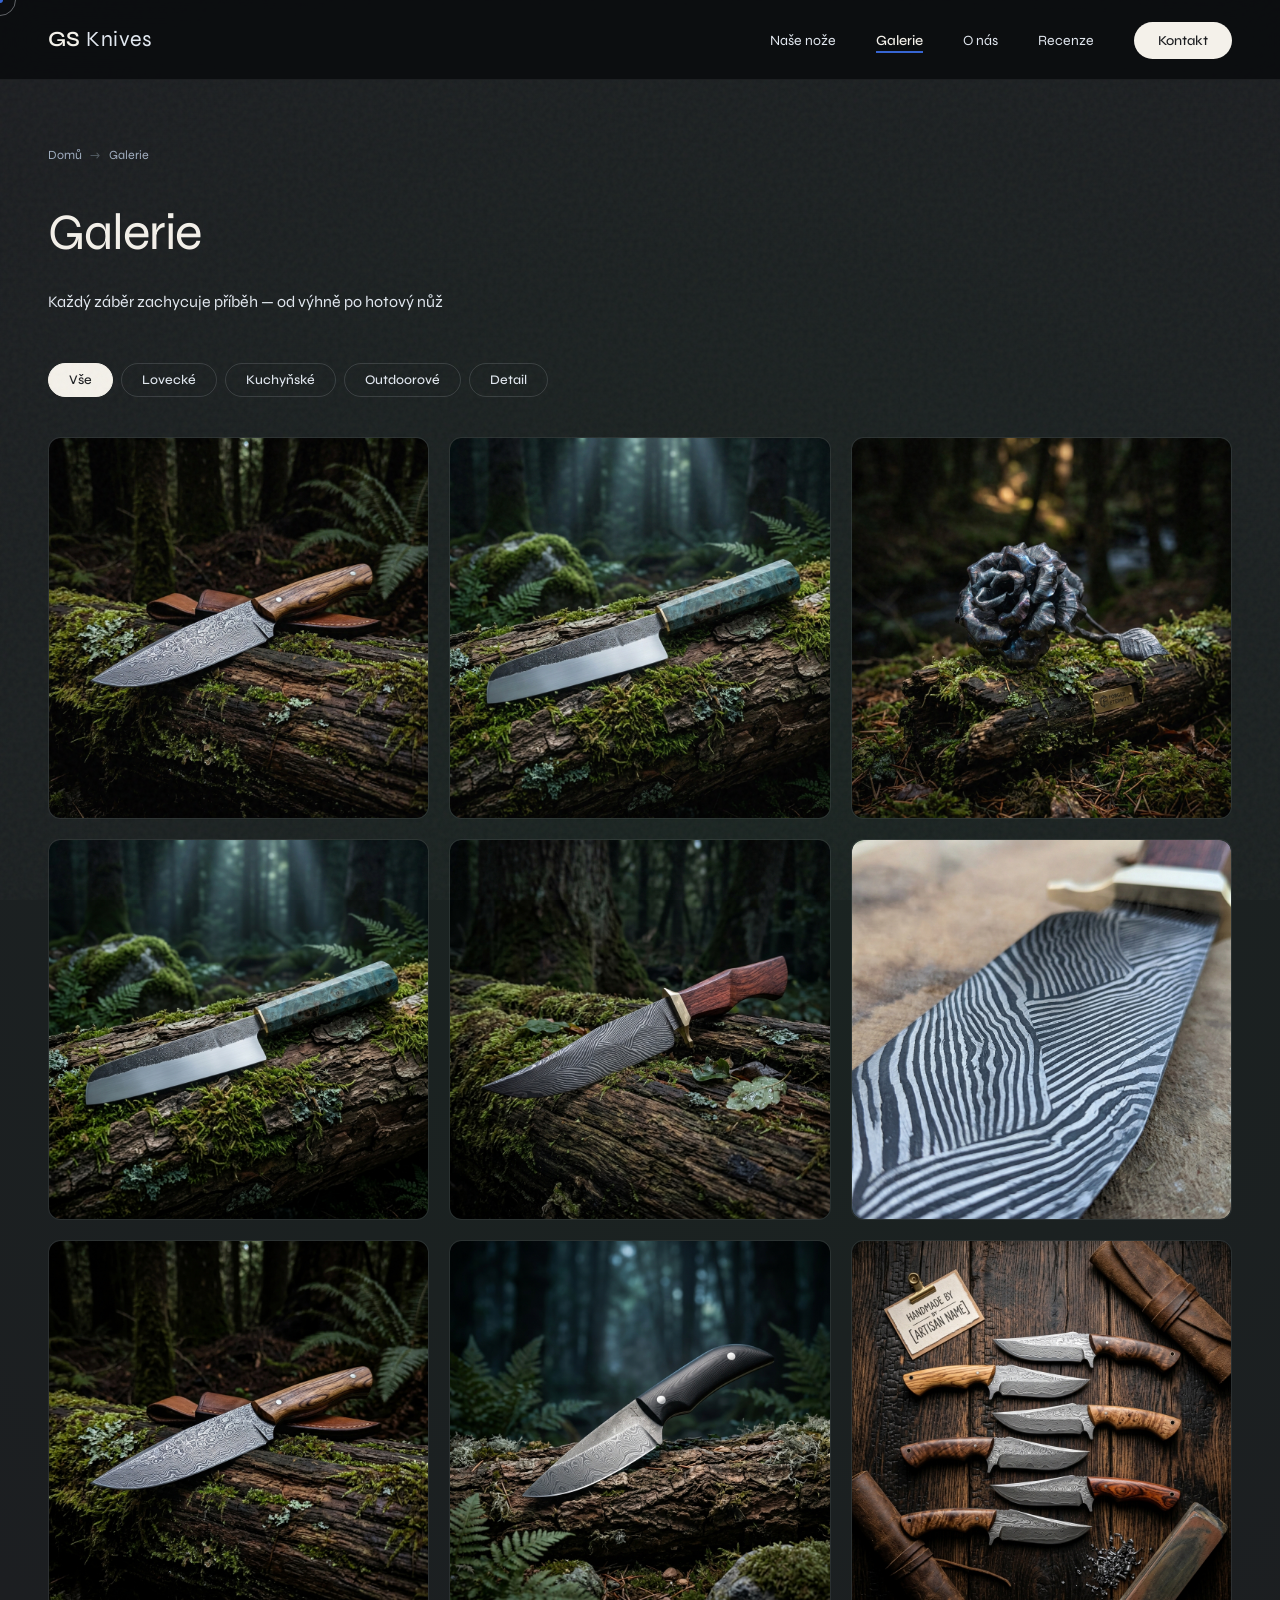
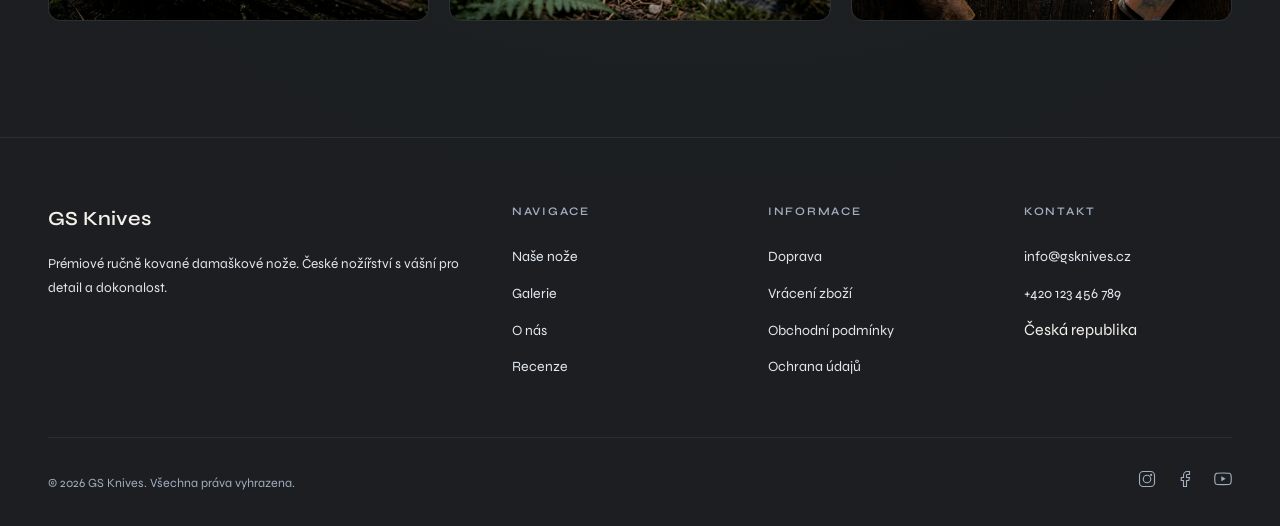
==== commit 94e044d3: "design: update color palette to high-contrast carbon black, dark green/black slate, and royal blue a" ====
--- a/galerie.html
+++ b/galerie.html
@@ -23,16 +23,16 @@
 
     <style>
         :root {
-            --bg-primary: #0a0b0d;
-            --bg-secondary: #14161a;
-            --bg-card: rgba(20, 22, 26, 0.45);
-            --text-primary: #edeef1;
-            --text-secondary: #7f858e;
-            --text-tertiary: #595B60;
-            --accent: #c9ced6;
-            --accent-hover: #ffffff;
-            --border: rgba(255, 255, 255, 0.08);
-            --border-strong: rgba(255, 255, 255, 0.15);
+            --bg-primary: #1c1e21;
+            --bg-secondary: #1a2421;
+            --bg-card: rgba(26, 36, 33, 0.45);
+            --text-primary: #f4f1ea;
+            --text-secondary: #e2e8f0;
+            --text-tertiary: #a0aec0;
+            --accent: #3765d2;
+            --accent-hover: #5882e7;
+            --border: rgba(226, 232, 240, 0.08);
+            --border-strong: rgba(226, 232, 240, 0.15);
             --shadow-lg: 0 12px 40px rgba(0,0,0,0.5);
             --radius-sm: 8px;
             --radius-md: 12px;
@@ -48,7 +48,7 @@
         html { scroll-behavior: smooth; -webkit-font-smoothing: antialiased; }
         body {
             font-family: var(--font-body);
-            background: radial-gradient(circle at 55% 40%, #14161a 0%, var(--bg-primary) 70%);
+            background: radial-gradient(circle at 55% 40%, var(--bg-secondary) 0%, var(--bg-primary) 70%);
             color: var(--text-primary);
             line-height: 1.7;
             overflow-x: hidden;
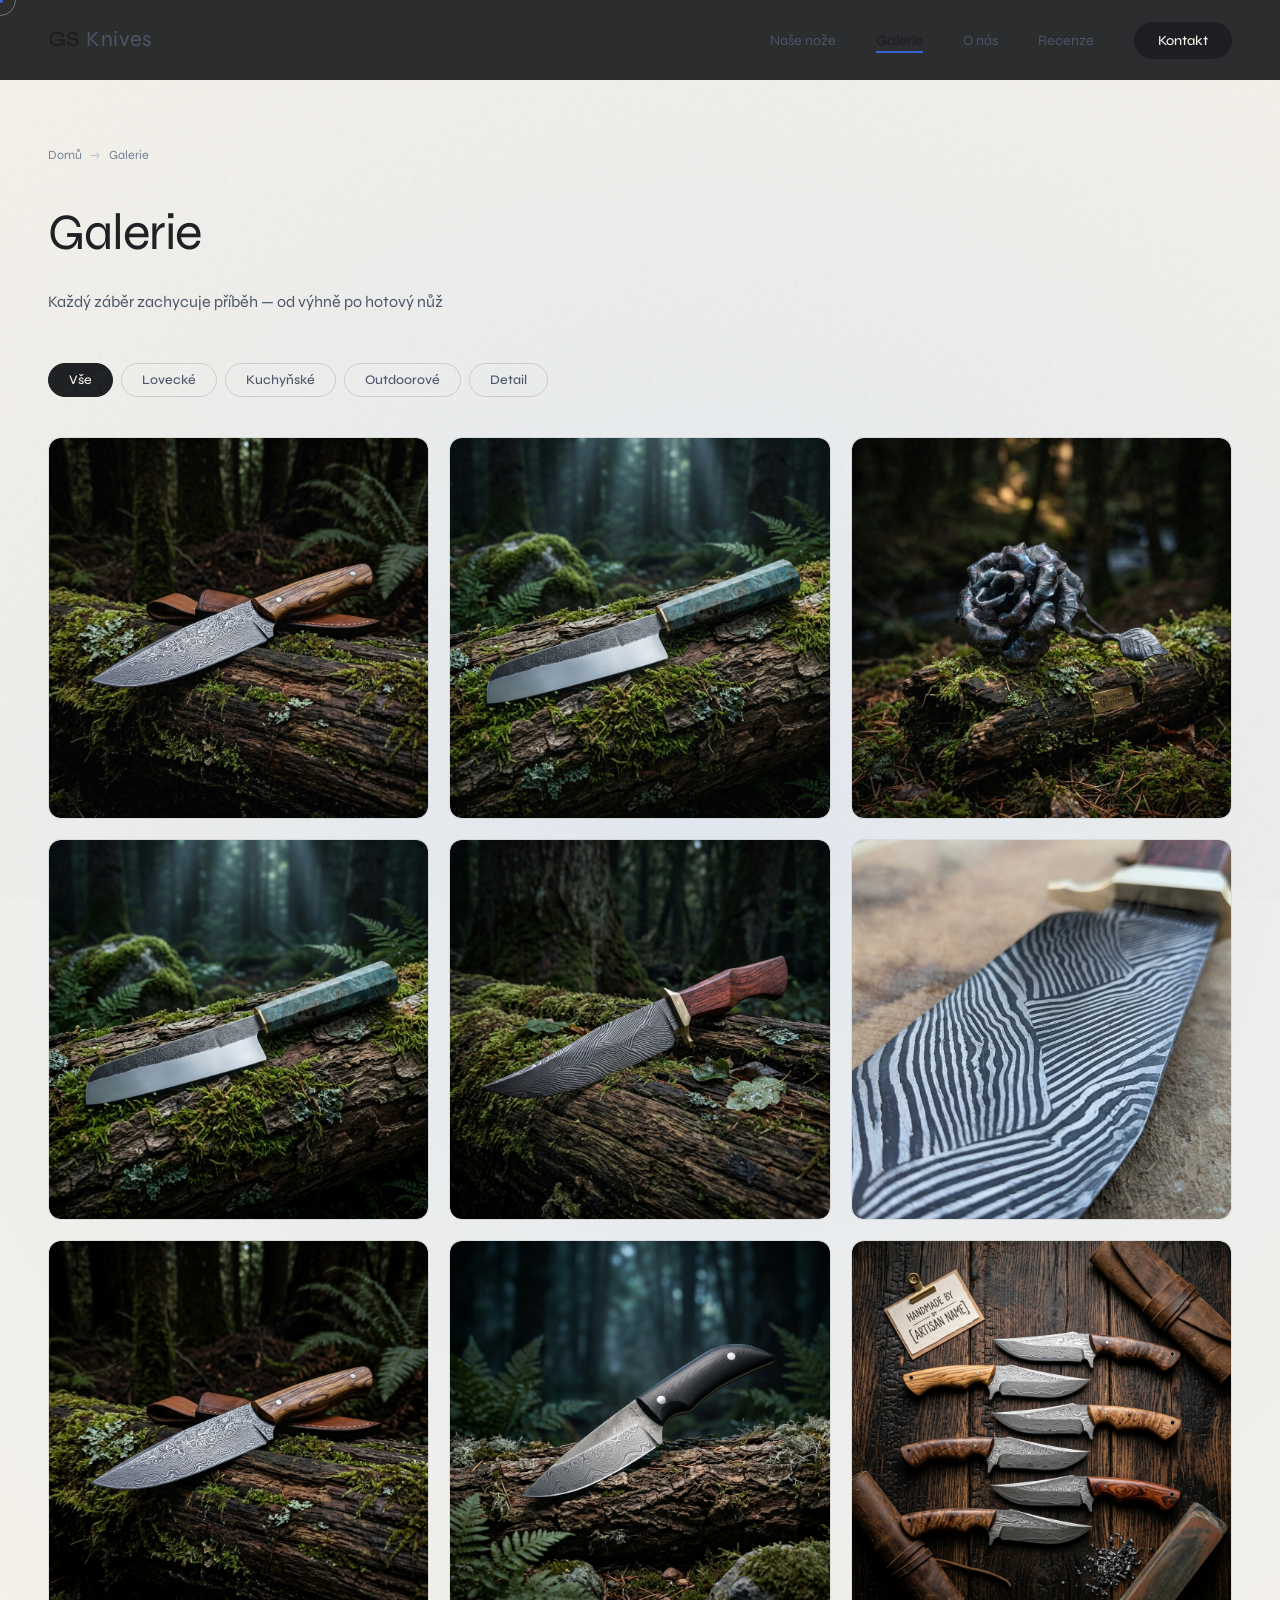
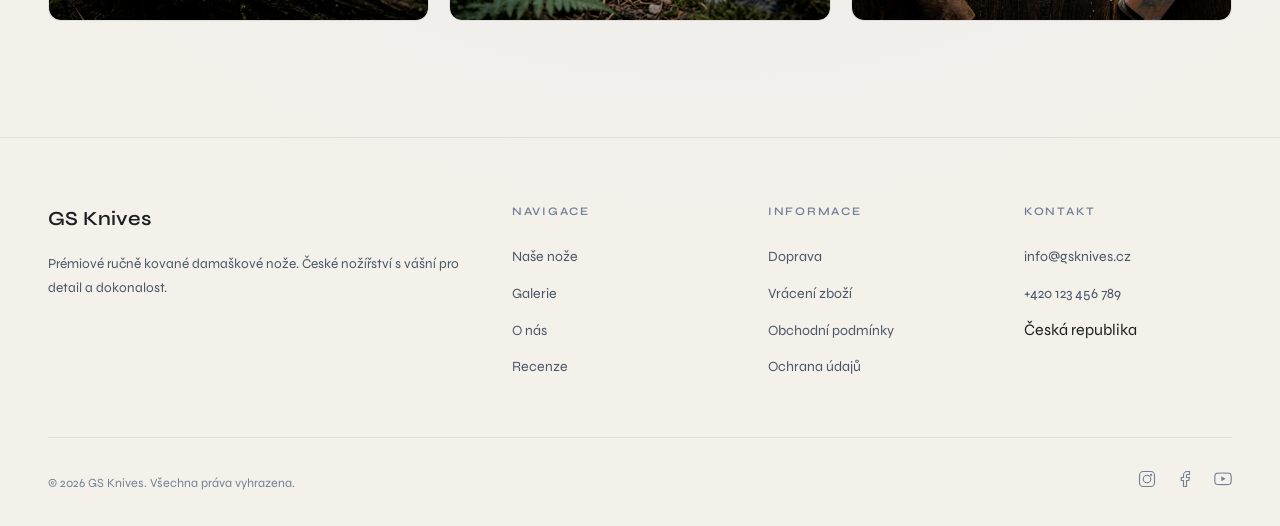
==== commit 2cf2990d: "design: transition to light-dominant alternating layout with dark block overrides and high contrast" ====
--- a/galerie.html
+++ b/galerie.html
@@ -23,17 +23,17 @@
 
     <style>
         :root {
-            --bg-primary: #1c1e21;
-            --bg-secondary: #1a2421;
-            --bg-card: rgba(26, 36, 33, 0.45);
-            --text-primary: #f4f1ea;
-            --text-secondary: #e2e8f0;
-            --text-tertiary: #a0aec0;
+            --bg-primary: #f4f1ea;
+            --bg-secondary: #e2e8f0;
+            --bg-card: #ffffff;
+            --text-primary: #1c1e21;
+            --text-secondary: #4a5568;
+            --text-tertiary: #718096;
             --accent: #3765d2;
-            --accent-hover: #5882e7;
-            --border: rgba(226, 232, 240, 0.08);
-            --border-strong: rgba(226, 232, 240, 0.15);
-            --shadow-lg: 0 12px 40px rgba(0,0,0,0.5);
+            --accent-hover: #264aa6;
+            --border: rgba(28, 30, 33, 0.08);
+            --border-strong: rgba(28, 30, 33, 0.15);
+            --shadow-lg: 0 12px 40px rgba(28,30,33,0.12);
             --radius-sm: 8px;
             --radius-md: 12px;
             --radius-lg: 20px;
